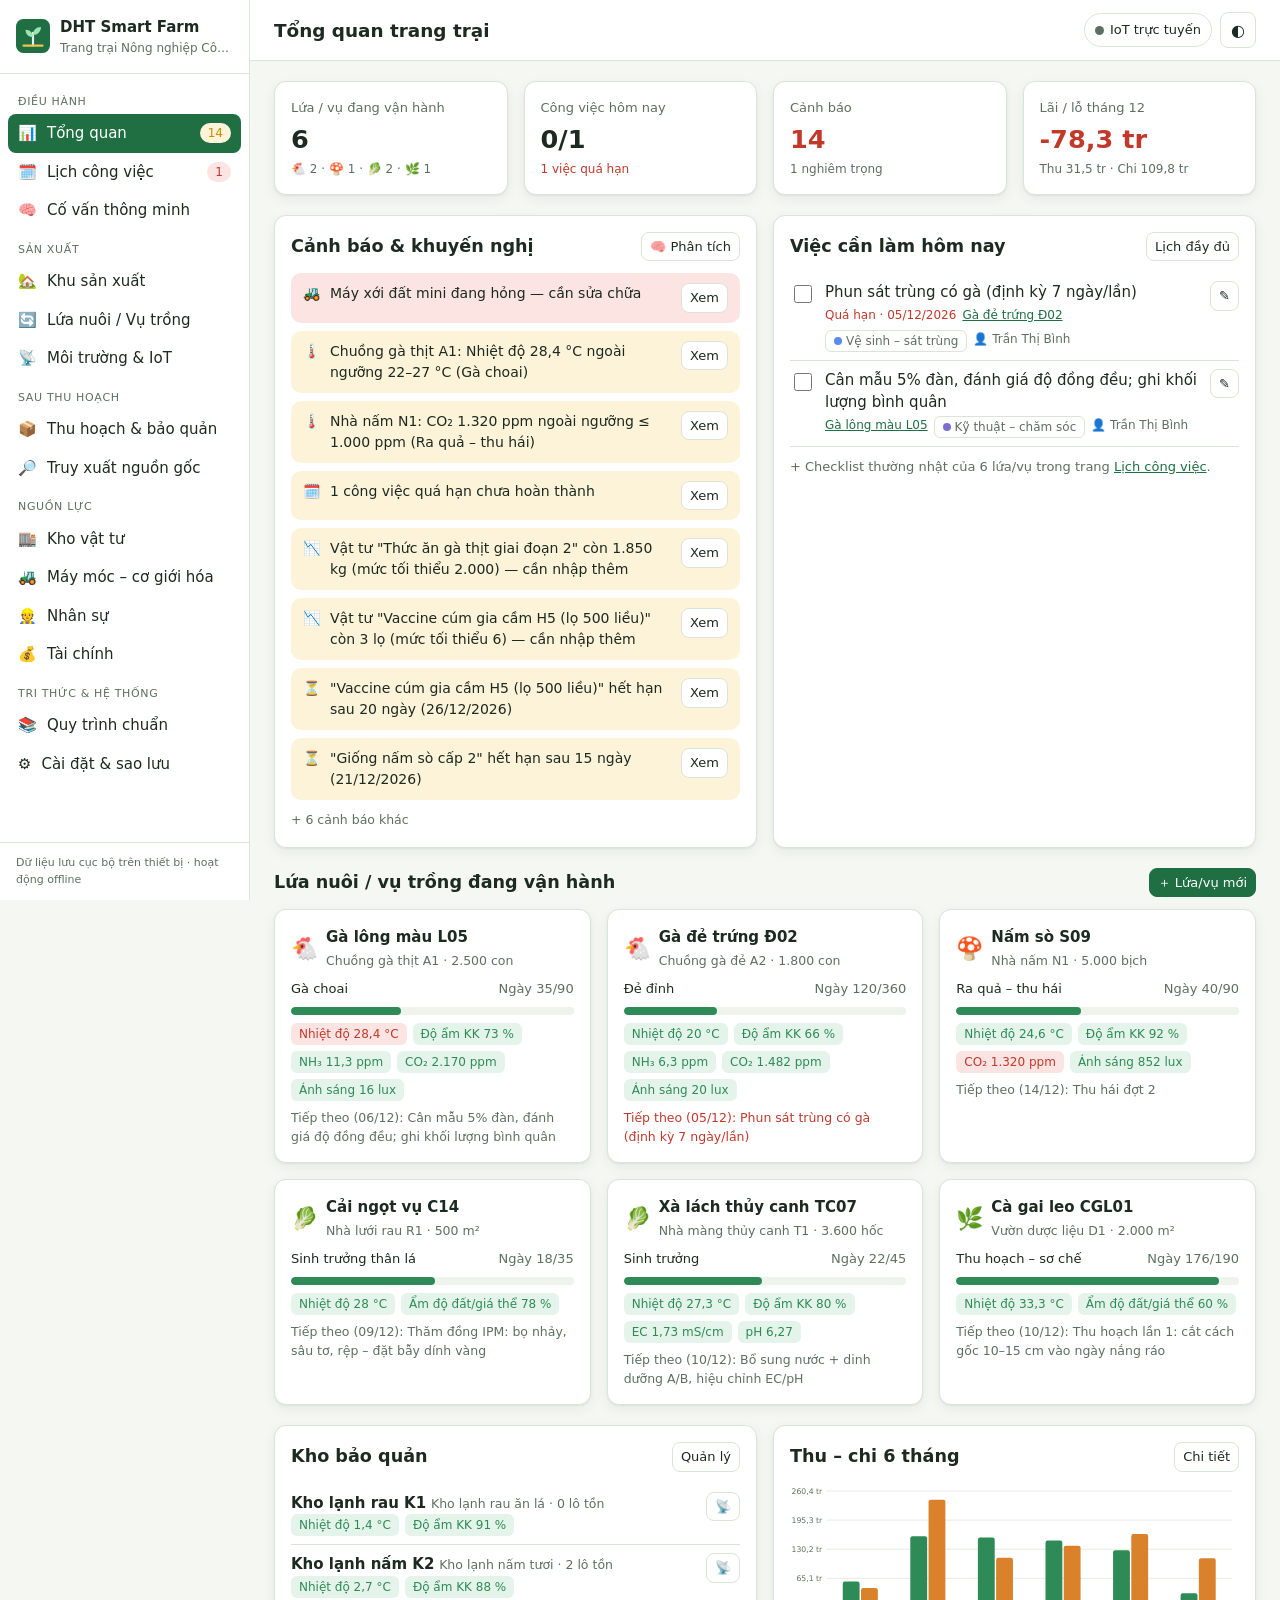
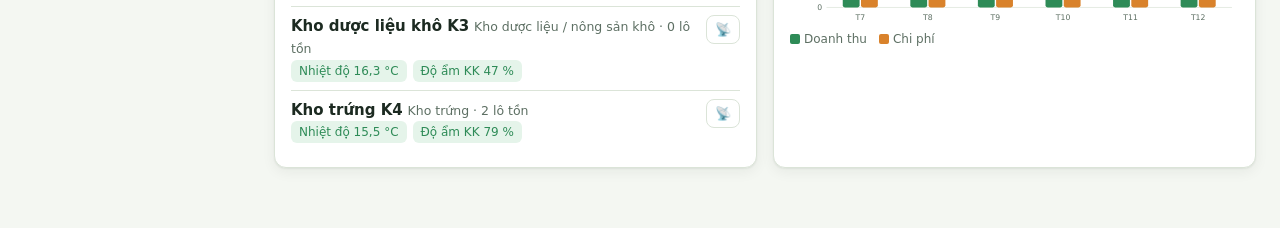
==== nong-trai/index.html @ d3d84b03 "Thêm ứng dụng DHT Smart Farm quản lý trang trại công nghệ cao khép kín Ứng dụng web offline (PWA) tạ" ====
<!DOCTYPE html>
<html lang="vi">
<head>
<meta charset="UTF-8">
<meta name="viewport" content="width=device-width, initial-scale=1">
<title>DHT Smart Farm</title>
<meta name="description" content="Ứng dụng quản lý trang trại nông nghiệp công nghệ cao khép kín: gia cầm, nấm, rau sạch, dược liệu — từ quy trình, IoT, kho, thu hoạch, bảo quản đến truy xuất nguồn gốc.">
<meta name="theme-color" content="#1f6f43">
<link rel="manifest" href="manifest.webmanifest">
<link rel="icon" href="icon.svg" type="image/svg+xml">
<link rel="apple-touch-icon" href="icon.svg">
<link rel="stylesheet" href="app.css">
</head>
<body>
<div class="app">
  <aside class="side" id="side">
    <div class="brand">
      <img src="icon.svg" alt="" width="34" height="34">
      <div><b>DHT Smart Farm</b><small id="farmName">Trang trại</small></div>
    </div>
    <nav id="nav"></nav>
    <div class="side-foot">Dữ liệu lưu cục bộ trên thiết bị · hoạt động offline</div>
  </aside>
  <div class="scrim" id="scrim"></div>
  <div class="main">
    <header class="top">
      <button class="icon-btn only-mobile" id="menuBtn" aria-label="Mở menu">☰</button>
      <h1 id="pageTitle">Tổng quan</h1>
      <div class="top-actions">
        <label class="sim" title="Mô phỏng cảm biến IoT gửi dữ liệu mỗi 10 giây">
          <input type="checkbox" id="simToggle"><span class="dot"></span><span class="lbl">IoT trực tuyến</span>
        </label>
        <button class="icon-btn" id="themeBtn" aria-label="Đổi giao diện sáng/tối">◐</button>
      </div>
    </header>
    <main id="view" tabindex="-1"></main>
  </div>
</div>

<div class="modal" id="modal" hidden>
  <div class="modal-box" role="dialog" aria-modal="true">
    <div class="modal-head"><h3 id="modalTitle"></h3><button class="icon-btn" data-act="closeModal" aria-label="Đóng">✕</button></div>
    <div id="modalBody"></div>
  </div>
</div>
<div class="toasts" id="toasts"></div>

<script src="sop.js"></script>
<script src="app.js"></script>
</body>
</html>
---- nong-trai/app.css ----
/* DHT Smart Farm — giao diện */
:root {
  --bg: #f4f7f2; --surface: #ffffff; --surface-2: #eef3ec; --border: #dbe4d8;
  --text: #1c2a21; --muted: #5d6f63; --primary: #1f6f43; --primary-2: #2e8b57; --on-primary: #fff;
  --ok: #2e8b57; --warn: #c98a00; --bad: #c0392b; --info: #2a6fb0;
  --ok-bg: #e5f4ea; --warn-bg: #fdf3d8; --bad-bg: #fbe4e1; --info-bg: #e3eef9;
  --c-poultry: #d9822b; --c-mushroom: #8a6d5a; --c-veg: #3a9d5d; --c-herb: #6f8f2f;
  --c-vs: #5b8def; --c-tv: #d35d6e; --c-dd: #3aa17e; --c-bv: #b7791f; --c-kt: #7a6fd0; --c-mt: #2b9cb0; --c-th: #c05621;
  --chart-1: #2e8b57; --chart-2: #2a6fb0; --chart-3: #d9822b; --chart-4: #8e5ea2; --chart-band: rgba(46,139,87,.12);
  --shadow: 0 1px 2px rgba(20,40,25,.06), 0 4px 14px rgba(20,40,25,.06);
  --radius: 12px;
  color-scheme: light;
}
@media (prefers-color-scheme: dark) {
  :root:not([data-theme="light"]) {
    --bg: #0f1612; --surface: #16201a; --surface-2: #1c2921; --border: #2a3a30;
    --text: #e3eee6; --muted: #93a89a; --primary: #4cbf7c; --primary-2: #5fd08e; --on-primary: #0b1a10;
    --ok: #5fd08e; --warn: #f0b93a; --bad: #f07565; --info: #6fb0f0;
    --ok-bg: #173323; --warn-bg: #3a2f12; --bad-bg: #3d1d1a; --info-bg: #15293d;
    --chart-1: #5fd08e; --chart-2: #6fb0f0; --chart-3: #f0a45a; --chart-4: #c49ad6; --chart-band: rgba(95,208,142,.13);
    --shadow: 0 1px 2px rgba(0,0,0,.3), 0 4px 14px rgba(0,0,0,.25);
    color-scheme: dark;
  }
}
:root[data-theme="dark"] {
  --bg: #0f1612; --surface: #16201a; --surface-2: #1c2921; --border: #2a3a30;
  --text: #e3eee6; --muted: #93a89a; --primary: #4cbf7c; --primary-2: #5fd08e; --on-primary: #0b1a10;
  --ok: #5fd08e; --warn: #f0b93a; --bad: #f07565; --info: #6fb0f0;
  --ok-bg: #173323; --warn-bg: #3a2f12; --bad-bg: #3d1d1a; --info-bg: #15293d;
  --chart-1: #5fd08e; --chart-2: #6fb0f0; --chart-3: #f0a45a; --chart-4: #c49ad6; --chart-band: rgba(95,208,142,.13);
  --shadow: 0 1px 2px rgba(0,0,0,.3), 0 4px 14px rgba(0,0,0,.25);
  color-scheme: dark;
}

* { box-sizing: border-box; }
html, body { margin: 0; }
body { font: 15px/1.5 system-ui, -apple-system, "Segoe UI", Roboto, "Be Vietnam Pro", sans-serif; background: var(--bg); color: var(--text); }
a { color: var(--primary); }
h1, h2, h3, h4 { margin: 0; line-height: 1.25; }
h2 { font-size: 1.1rem; }
h3 { font-size: 1rem; }
small, .muted { color: var(--muted); }
.num { font-variant-numeric: tabular-nums; }

/* Layout */
.app { display: flex; min-height: 100vh; }
.side { width: 250px; flex-shrink: 0; background: var(--surface); border-right: 1px solid var(--border); display: flex; flex-direction: column; position: sticky; top: 0; height: 100vh; overflow-y: auto; }
.brand { display: flex; gap: 10px; align-items: center; padding: 16px; border-bottom: 1px solid var(--border); }
.brand b { display: block; }
.brand small { display: block; font-size: 12px; max-width: 170px; white-space: nowrap; overflow: hidden; text-overflow: ellipsis; }
nav { padding: 8px; flex: 1; }
nav .grp { font-size: 11px; text-transform: uppercase; letter-spacing: .06em; color: var(--muted); padding: 12px 10px 4px; }
nav a { display: flex; align-items: center; gap: 10px; padding: 8px 10px; border-radius: 8px; color: var(--text); text-decoration: none; }
nav a:hover { background: var(--surface-2); }
nav a.on { background: var(--primary); color: var(--on-primary); }
nav a .badge { margin-left: auto; }
.side-foot { font-size: 11px; color: var(--muted); padding: 12px 16px; border-top: 1px solid var(--border); }
.main { flex: 1; min-width: 0; display: flex; flex-direction: column; }
.top { display: flex; align-items: center; gap: 12px; padding: 12px 24px; background: var(--surface); border-bottom: 1px solid var(--border); position: sticky; top: 0; z-index: 5; }
.top h1 { font-size: 1.15rem; flex: 1; min-width: 0; white-space: nowrap; overflow: hidden; text-overflow: ellipsis; }
.top-actions { display: flex; gap: 8px; align-items: center; }
#view { padding: 20px 24px 60px; outline: none; }
.only-mobile { display: none; }
.scrim { display: none; }

/* Controls */
.icon-btn { border: 1px solid var(--border); background: var(--surface); color: var(--text); width: 36px; height: 36px; border-radius: 8px; cursor: pointer; font-size: 16px; }
.btn { display: inline-flex; align-items: center; gap: 6px; border: 1px solid var(--border); background: var(--surface); color: var(--text); padding: 7px 12px; border-radius: 8px; cursor: pointer; font: inherit; font-size: 14px; text-decoration: none; white-space: nowrap; }
.btn:hover { background: var(--surface-2); }
.btn.pri { background: var(--primary); border-color: var(--primary); color: var(--on-primary); }
.btn.pri:hover { filter: brightness(1.06); }
.btn.danger { color: var(--bad); }
.btn.sm { padding: 4px 8px; font-size: 13px; }
.btn:disabled { opacity: .5; cursor: default; }
input, select, textarea { font: inherit; color: var(--text); background: var(--surface); border: 1px solid var(--border); border-radius: 8px; padding: 8px 10px; width: 100%; }
textarea { min-height: 70px; resize: vertical; }
input[type=checkbox] { width: auto; }
input:focus, select:focus, textarea:focus { outline: 2px solid var(--primary); outline-offset: -1px; }
label.f { display: block; margin-bottom: 12px; }
label.f > span { display: block; font-size: 13px; color: var(--muted); margin-bottom: 4px; }
label.f .hint { font-size: 12px; color: var(--muted); margin-top: 4px; }
.form-grid { display: grid; grid-template-columns: 1fr 1fr; gap: 0 12px; }
.form-grid .full { grid-column: 1 / -1; }
.form-actions { display: flex; justify-content: flex-end; gap: 8px; margin-top: 8px; }

.sim { display: flex; align-items: center; gap: 6px; font-size: 13px; cursor: pointer; border: 1px solid var(--border); padding: 6px 10px; border-radius: 20px; user-select: none; }
.sim input { display: none; }
.sim .dot { width: 9px; height: 9px; border-radius: 50%; background: var(--muted); }
.sim input:checked + .dot { background: var(--ok); box-shadow: 0 0 0 3px var(--ok-bg); animation: pulse 1.6s infinite; }
@keyframes pulse { 50% { box-shadow: 0 0 0 6px transparent; } }

/* Cards & grids */
.grid { display: grid; gap: 16px; }
.g2 { grid-template-columns: repeat(2, minmax(0, 1fr)); }
.g3 { grid-template-columns: repeat(3, minmax(0, 1fr)); }
.g4 { grid-template-columns: repeat(4, minmax(0, 1fr)); }
.card { background: var(--surface); border: 1px solid var(--border); border-radius: var(--radius); padding: 16px; box-shadow: var(--shadow); min-width: 0; }
.card-head { display: flex; align-items: center; gap: 8px; justify-content: space-between; margin-bottom: 12px; flex-wrap: wrap; }
.sec { margin-top: 20px; }
.toolbar { display: flex; gap: 8px; flex-wrap: wrap; align-items: center; margin-bottom: 16px; }
.toolbar .grow { flex: 1; }
.toolbar select, .toolbar input { width: auto; min-width: 160px; }
.kpi { display: flex; flex-direction: column; gap: 2px; }
.kpi .v { font-size: 1.6rem; font-weight: 650; font-variant-numeric: tabular-nums; }
.kpi .l { font-size: 13px; color: var(--muted); }
.kpi .s { font-size: 12px; }

/* Badges & status */
.badge { display: inline-block; font-size: 12px; padding: 1px 8px; border-radius: 20px; background: var(--surface-2); color: var(--muted); white-space: nowrap; }
.b-ok { background: var(--ok-bg); color: var(--ok); }
.b-warn { background: var(--warn-bg); color: var(--warn); }
.b-bad { background: var(--bad-bg); color: var(--bad); }
.b-info { background: var(--info-bg); color: var(--info); }
.tag { display: inline-flex; align-items: center; gap: 4px; font-size: 12px; padding: 1px 8px; border-radius: 6px; border: 1px solid var(--border); white-space: nowrap; }
.tag i { width: 8px; height: 8px; border-radius: 50%; display: inline-block; }
.t-ok { color: var(--ok); } .t-warn { color: var(--warn); } .t-bad { color: var(--bad); }

.alert { display: flex; gap: 10px; padding: 10px 12px; border-radius: 10px; margin-bottom: 8px; align-items: flex-start; font-size: 14px; }
.alert.bad { background: var(--bad-bg); } .alert.warn { background: var(--warn-bg); } .alert.info { background: var(--info-bg); } .alert.ok { background: var(--ok-bg); }
.alert .ic { flex-shrink: 0; }
.alert .grow { flex: 1; min-width: 0; }

/* Tables */
.tbl-wrap { overflow-x: auto; }
table { width: 100%; border-collapse: collapse; font-size: 14px; }
th, td { text-align: left; padding: 8px 10px; border-bottom: 1px solid var(--border); vertical-align: top; }
th { font-size: 12px; color: var(--muted); font-weight: 600; text-transform: uppercase; letter-spacing: .03em; white-space: nowrap; }
td.r, th.r { text-align: right; }
tr:hover td { background: var(--surface-2); }
td .acts { display: flex; gap: 4px; justify-content: flex-end; }
.empty { text-align: center; color: var(--muted); padding: 24px; }

/* Batch cards */
.batch { display: flex; flex-direction: column; gap: 8px; cursor: pointer; text-decoration: none; color: inherit; }
.batch:hover { border-color: var(--primary); }
.batch .t { display: flex; gap: 8px; align-items: center; }
.batch .ico { font-size: 22px; }
.prog { height: 8px; background: var(--surface-2); border-radius: 8px; overflow: hidden; }
.prog > i { display: block; height: 100%; background: var(--primary-2); border-radius: 8px; }
.envchips { display: flex; gap: 6px; flex-wrap: wrap; }
.chip { font-size: 12px; padding: 2px 8px; border-radius: 6px; background: var(--surface-2); font-variant-numeric: tabular-nums; }
.chip.bad { background: var(--bad-bg); color: var(--bad); }
.chip.ok { background: var(--ok-bg); color: var(--ok); }

/* Tasks */
.task { display: flex; gap: 10px; align-items: flex-start; padding: 8px 0; border-bottom: 1px solid var(--border); }
.task:last-child { border-bottom: 0; }
.task input { margin-top: 4px; width: 18px; height: 18px; accent-color: var(--primary); flex-shrink: 0; }
.task .grow { flex: 1; min-width: 0; }
.task.done .tt { text-decoration: line-through; color: var(--muted); }
.task .meta { display: flex; gap: 6px; flex-wrap: wrap; margin-top: 2px; font-size: 12px; color: var(--muted); }
.day-h { font-weight: 600; margin: 16px 0 4px; display: flex; gap: 8px; align-items: center; }
.day-h:first-child { margin-top: 0; }

/* Timeline of stages */
.stages { display: flex; gap: 4px; margin: 8px 0; }
.stages > div { flex: 1; padding: 6px 8px; border-radius: 8px; background: var(--surface-2); font-size: 12px; min-width: 0; }
.stages > div.cur { background: var(--primary); color: var(--on-primary); }
.stages > div b { display: block; white-space: nowrap; overflow: hidden; text-overflow: ellipsis; }

/* Sensors */
.sensor { text-align: left; }
.sensor .v { font-size: 1.5rem; font-weight: 650; font-variant-numeric: tabular-nums; }
.sensor.bad { border-color: var(--bad); background: var(--bad-bg); }
.sensor.ok { border-color: var(--ok); }
.device { display: flex; align-items: center; gap: 10px; padding: 10px; border: 1px solid var(--border); border-radius: 10px; }
.device .ic { font-size: 22px; }
.device .grow { flex: 1; min-width: 0; }
.device.on { border-color: var(--primary); background: var(--ok-bg); }
.switch { position: relative; width: 42px; height: 24px; flex-shrink: 0; }
.switch input { opacity: 0; width: 0; height: 0; }
.switch span { position: absolute; inset: 0; background: var(--border); border-radius: 20px; cursor: pointer; transition: .2s; }
.switch span::before { content: ""; position: absolute; width: 18px; height: 18px; left: 3px; top: 3px; background: #fff; border-radius: 50%; transition: .2s; }
.switch input:checked + span { background: var(--primary); }
.switch input:checked + span::before { transform: translateX(18px); }
.log { font-size: 13px; max-height: 260px; overflow-y: auto; }
.log div { padding: 4px 0; border-bottom: 1px dashed var(--border); }

/* Charts */
.chart svg { width: 100%; height: auto; display: block; }
.chart .ax { stroke: var(--border); }
.chart text { fill: var(--muted); font-size: 11px; }
.legend { display: flex; gap: 12px; flex-wrap: wrap; font-size: 12px; color: var(--muted); margin-top: 6px; }
.legend i { display: inline-block; width: 10px; height: 10px; border-radius: 2px; margin-right: 4px; vertical-align: -1px; }

/* Tabs */
.tabs { display: flex; gap: 4px; border-bottom: 1px solid var(--border); margin-bottom: 16px; overflow-x: auto; }
.tabs button { background: none; border: 0; padding: 8px 12px; font: inherit; color: var(--muted); cursor: pointer; border-bottom: 2px solid transparent; white-space: nowrap; }
.tabs button.on { color: var(--primary); border-color: var(--primary); font-weight: 600; }

/* Modal & toasts */
.modal { position: fixed; inset: 0; background: rgba(0,0,0,.45); display: flex; align-items: flex-start; justify-content: center; padding: 40px 16px; z-index: 50; overflow-y: auto; }
.modal[hidden] { display: none; }
.modal-box { background: var(--surface); border-radius: 14px; width: 100%; max-width: 620px; padding: 18px 20px; box-shadow: 0 20px 60px rgba(0,0,0,.3); }
.modal-head { display: flex; justify-content: space-between; align-items: center; margin-bottom: 14px; }
.toasts { position: fixed; bottom: 16px; right: 16px; display: flex; flex-direction: column; gap: 8px; z-index: 60; }
.toast { background: var(--text); color: var(--bg); padding: 10px 14px; border-radius: 10px; font-size: 14px; box-shadow: var(--shadow); max-width: 340px; animation: tin .2s; }
@keyframes tin { from { transform: translateY(10px); opacity: 0; } }

/* Knowledge & advisor */
.sop-h { display: flex; gap: 10px; align-items: center; }
.sop-h .ico { font-size: 28px; }
ul.clean { margin: 0; padding-left: 18px; }
ul.clean li { margin: 3px 0; }
.symp { display: flex; gap: 8px; align-items: flex-start; padding: 6px 0; cursor: pointer; }
.symp input { margin-top: 4px; accent-color: var(--primary); }

/* Trace label (in ấn) */
.label-print { border: 2px dashed var(--border); border-radius: 12px; padding: 16px; max-width: 420px; }
.label-print .code { font: 700 1.3rem ui-monospace, monospace; letter-spacing: .05em; }
.barcode { display: flex; height: 48px; gap: 0; margin: 10px 0; }
.barcode i { display: block; height: 100%; background: var(--text); }
.barcode b { display: block; height: 100%; }
@media print {
  .side, .top, .no-print, .toasts { display: none !important; }
  #view { padding: 0; }
  .card { box-shadow: none; }
}

/* Responsive */
@media (max-width: 1100px) { .g4 { grid-template-columns: repeat(2, minmax(0, 1fr)); } .g3 { grid-template-columns: repeat(2, minmax(0, 1fr)); } }
@media (max-width: 800px) {
  .side { position: fixed; left: 0; top: 0; z-index: 40; transform: translateX(-100%); transition: transform .2s; box-shadow: var(--shadow); }
  .side.open { transform: none; }
  .scrim.open { display: block; position: fixed; inset: 0; background: rgba(0,0,0,.35); z-index: 30; }
  .only-mobile { display: inline-block; }
  .top { padding: 10px 16px; }
  #view { padding: 16px 16px 60px; }
  .g2, .g3 { grid-template-columns: minmax(0, 1fr); }
  .form-grid { grid-template-columns: 1fr; }
  .sim .lbl { display: none; }
  .stages { flex-direction: column; }
  .toolbar select, .toolbar input { min-width: 0; flex: 1; }
}
@media (max-width: 480px) { .g4 { grid-template-columns: minmax(0, 1fr) minmax(0, 1fr); gap: 10px; } .kpi .v { font-size: 1.3rem; } }
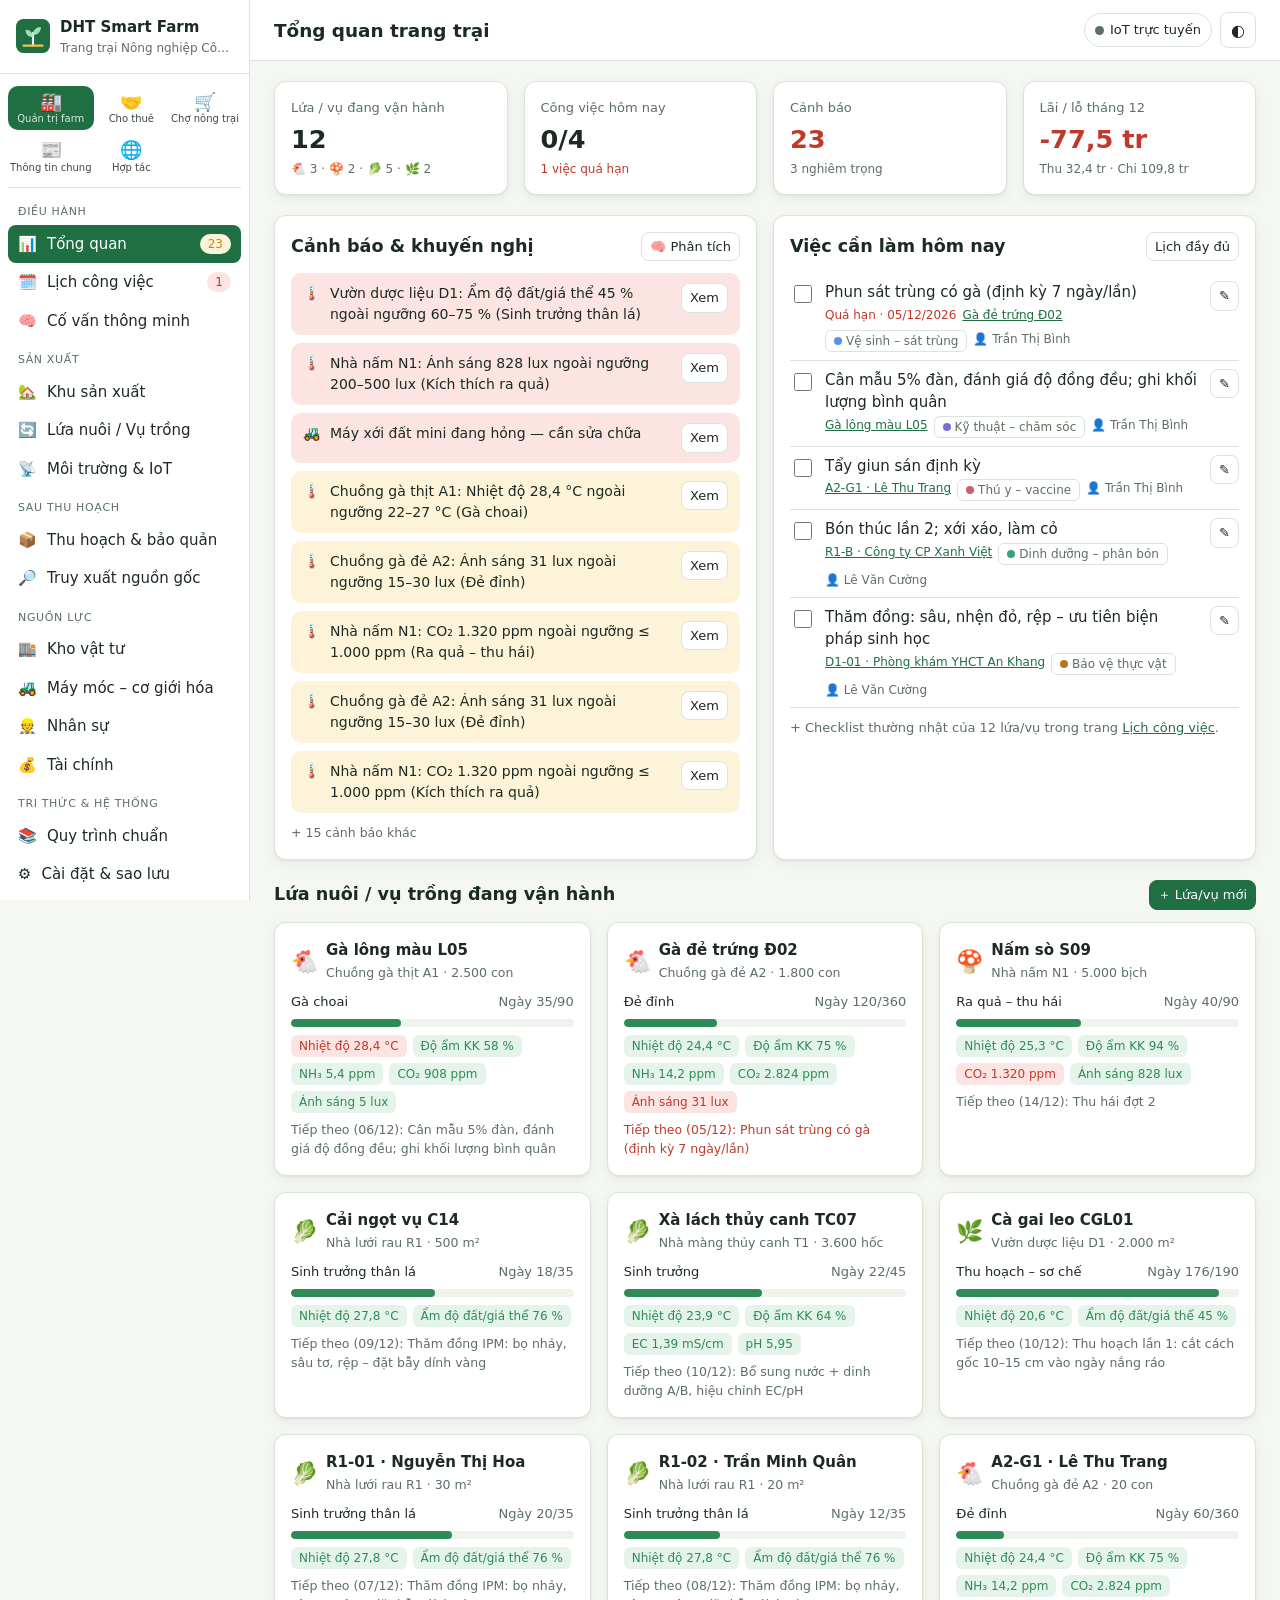
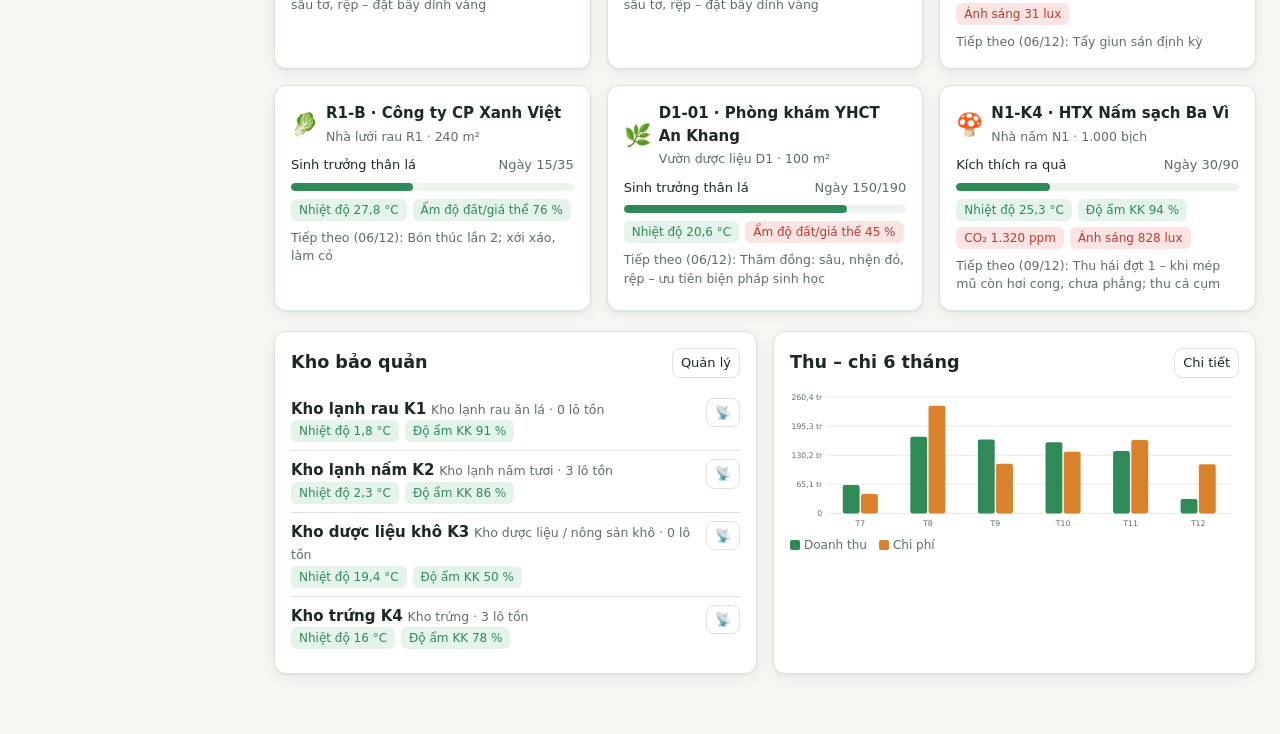
==== commit 6fb23c42: "Thêm phân hệ Cho thuê nông trại, Chợ nông trại, Thông tin chung, Chia sẻ hợp tác Ứng dụng tổ chức th" ====
--- a/nong-trai/index.html
+++ b/nong-trai/index.html
@@ -47,5 +47,6 @@
 
 <script src="sop.js"></script>
 <script src="app.js"></script>
+<script src="rent.js"></script>
 </body>
 </html>
--- a/nong-trai/app.css
+++ b/nong-trai/app.css
@@ -233,3 +233,66 @@
   .toolbar select, .toolbar input { min-width: 0; flex: 1; }
 }
 @media (max-width: 480px) { .g4 { grid-template-columns: minmax(0, 1fr) minmax(0, 1fr); gap: 10px; } .kpi .v { font-size: 1.3rem; } }
+
+/* ===== Phân hệ: bộ chuyển module ===== */
+.mods { display: grid; grid-template-columns: repeat(3, 1fr); gap: 4px; padding: 4px 0 8px; border-bottom: 1px solid var(--border); margin-bottom: 4px; }
+nav a.mod { flex-direction: column; gap: 2px; padding: 6px 2px; text-align: center; border-radius: 10px; font-size: 18px; line-height: 1.1; }
+nav a.mod small { font-size: 10px; color: inherit; opacity: .85; white-space: nowrap; overflow: hidden; text-overflow: ellipsis; max-width: 100%; }
+nav a.mod.on { background: var(--primary); color: var(--on-primary); }
+
+/* ===== Cho thuê: bản đồ lô ===== */
+.plots { display: grid; grid-template-columns: repeat(auto-fill, minmax(130px, 1fr)); gap: 8px; }
+.plot { display: flex; flex-direction: column; gap: 2px; text-align: left; padding: 10px; border-radius: 10px; border: 1px solid var(--border); background: var(--surface-2); color: var(--text); font: inherit; font-size: 13px; cursor: pointer; min-height: 86px; }
+.plot:hover { border-color: var(--primary); }
+.plot small { color: var(--muted); }
+.plot.free { background: var(--ok-bg); border-color: var(--ok); }
+.plot.rented { background: var(--info-bg); border-color: var(--info); }
+.plot.maint { background: var(--warn-bg); border-color: var(--warn); }
+.legend i.lg { border: 1px solid; }
+.legend i.lg.free { background: var(--ok-bg); border-color: var(--ok); }
+.legend i.lg.rented { background: var(--info-bg); border-color: var(--info); }
+.legend i.lg.maint { background: var(--warn-bg); border-color: var(--warn); }
+.plan { display: flex; flex-direction: column; gap: 6px; }
+.plan .btn { align-self: flex-start; margin-top: auto; }
+.price { font-size: 1.25rem; font-weight: 700; color: var(--primary); font-variant-numeric: tabular-nums; }
+.price small { font-size: 12px; font-weight: 400; color: var(--muted); }
+
+/* ===== Cổng khách thuê ===== */
+.hero-cust { display: flex; justify-content: space-between; gap: 16px; flex-wrap: wrap; align-items: center; background: linear-gradient(135deg, var(--ok-bg), var(--surface)); }
+.hero-stats { display: flex; gap: 20px; flex-wrap: wrap; }
+.hero-stats div { display: flex; flex-direction: column; min-width: 90px; }
+.hero-stats b { font-size: 1.3rem; font-variant-numeric: tabular-nums; }
+.hero-stats small { color: var(--muted); font-size: 12px; }
+h4 { margin: 12px 0 6px; font-size: 14px; }
+
+/* ===== Chợ nông trại ===== */
+.shop-wrap { display: grid; grid-template-columns: minmax(0, 1fr) 300px; gap: 16px; align-items: start; }
+.shop { display: grid; grid-template-columns: repeat(auto-fill, minmax(250px, 1fr)); gap: 12px; }
+.prod { display: flex; gap: 12px; }
+.prod .pic { font-size: 36px; width: 56px; height: 56px; border-radius: 12px; background: var(--surface-2); display: grid; place-items: center; flex-shrink: 0; }
+.prod .grow { flex: 1; min-width: 0; }
+.prod .tag { text-decoration: none; color: var(--muted); }
+.cart { position: sticky; top: 76px; }
+.cart .qty { display: flex; align-items: center; gap: 6px; }
+
+/* ===== Thông tin chung ===== */
+.hero-farm { display: flex; gap: 16px; background: linear-gradient(135deg, var(--ok-bg), var(--surface) 70%); }
+.hero-farm h2 { font-size: 1.5rem; margin: 4px 0; }
+.hero-farm .slogan { font-style: italic; color: var(--primary); margin: 0 0 8px; }
+.facts { display: flex; gap: 8px 18px; flex-wrap: wrap; font-size: 14px; color: var(--muted); }
+details.faq { border-bottom: 1px solid var(--border); padding: 8px 0; }
+details.faq summary { cursor: pointer; font-weight: 600; }
+details.faq p { margin: 6px 0 0; color: var(--muted); font-size: 14px; }
+.event { display: flex; gap: 14px; }
+.event .date { width: 56px; height: 60px; border-radius: 10px; background: var(--primary); color: var(--on-primary); display: flex; flex-direction: column; align-items: center; justify-content: center; flex-shrink: 0; }
+.event .date b { font-size: 1.4rem; line-height: 1; }
+.event .grow { flex: 1; min-width: 0; }
+
+/* ===== Hợp tác ===== */
+table.gantt td, table.gantt th { padding: 6px 4px; text-align: center; }
+table.gantt td:first-child, table.gantt th:first-child { text-align: left; white-space: nowrap; }
+table.gantt td.busy { background: var(--info-bg); color: var(--info); }
+.reply { margin-top: 8px; padding: 8px 12px; border-left: 3px solid var(--primary); background: var(--surface-2); border-radius: 0 8px 8px 0; font-size: 14px; }
+
+@media (max-width: 1000px) { .shop-wrap { grid-template-columns: minmax(0, 1fr); } .cart { position: static; order: -1; } }
+@media (max-width: 800px) { .hero-farm { flex-direction: column; } }
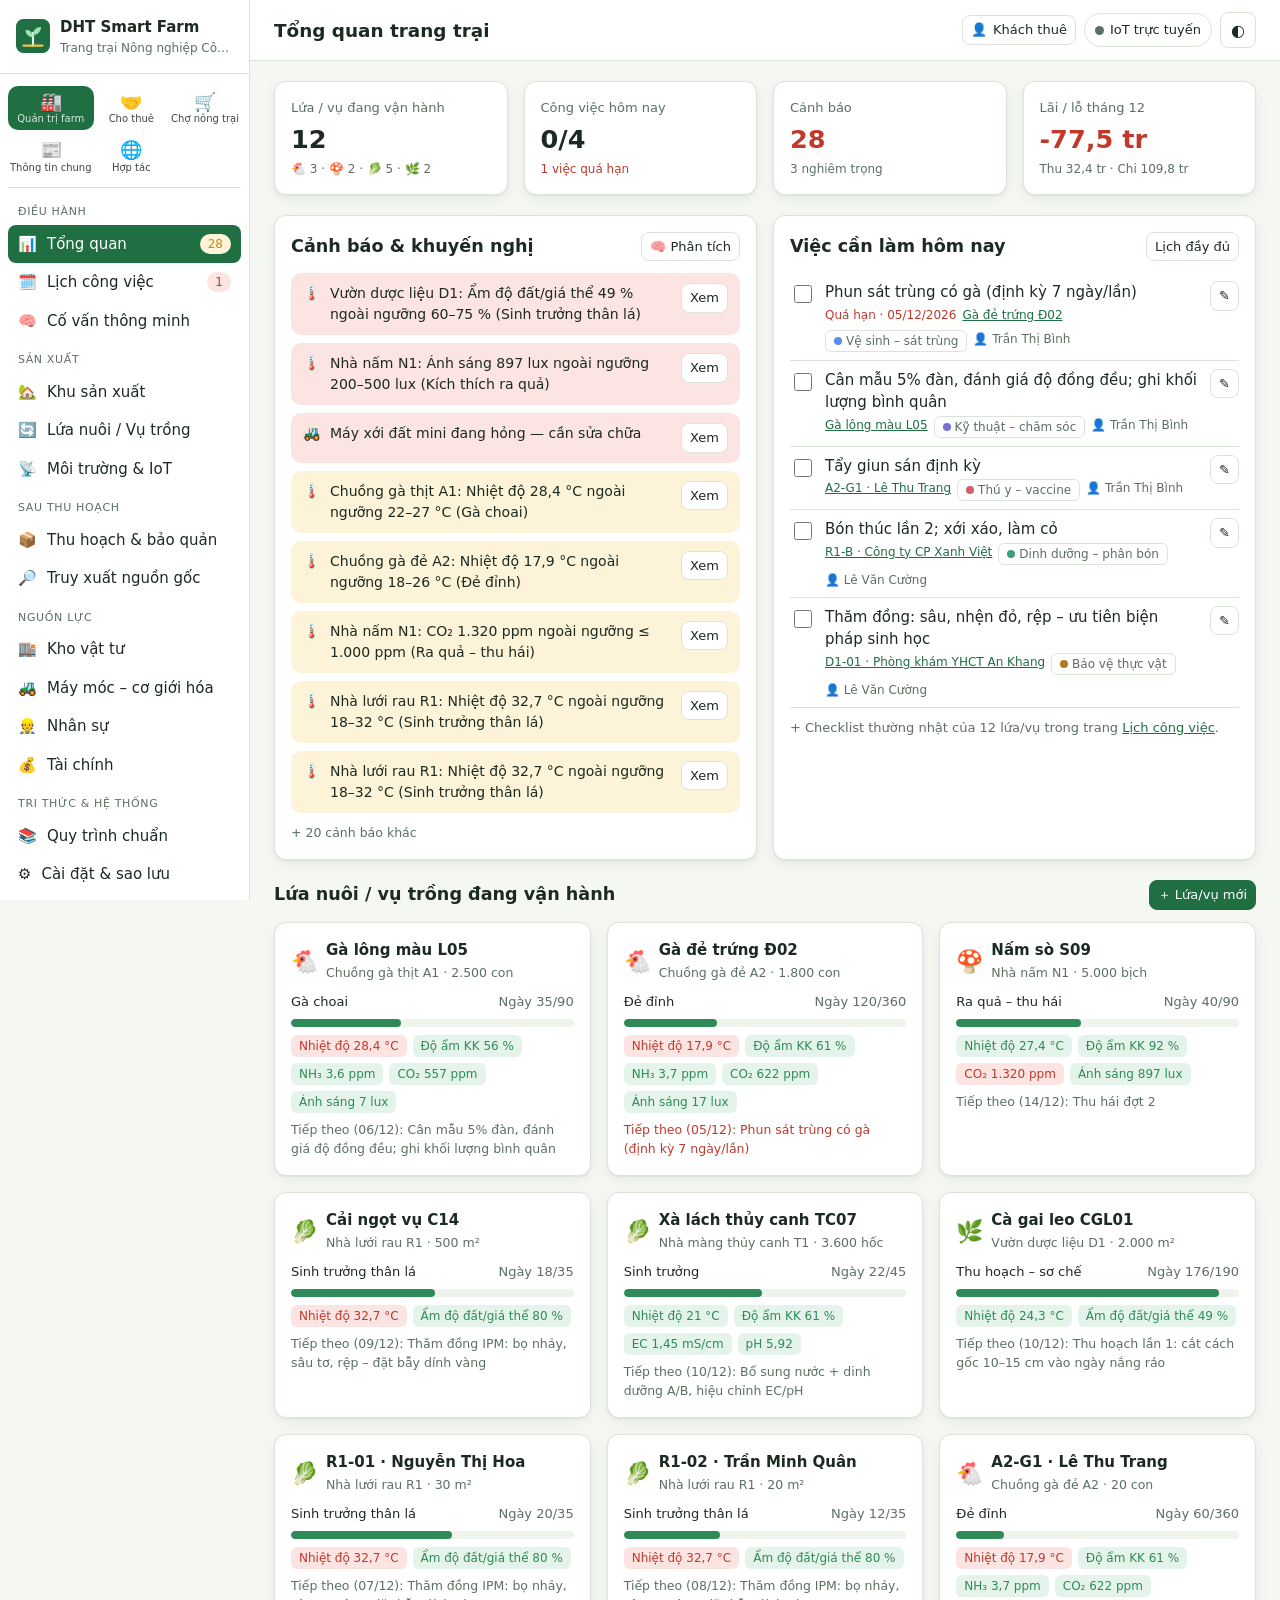
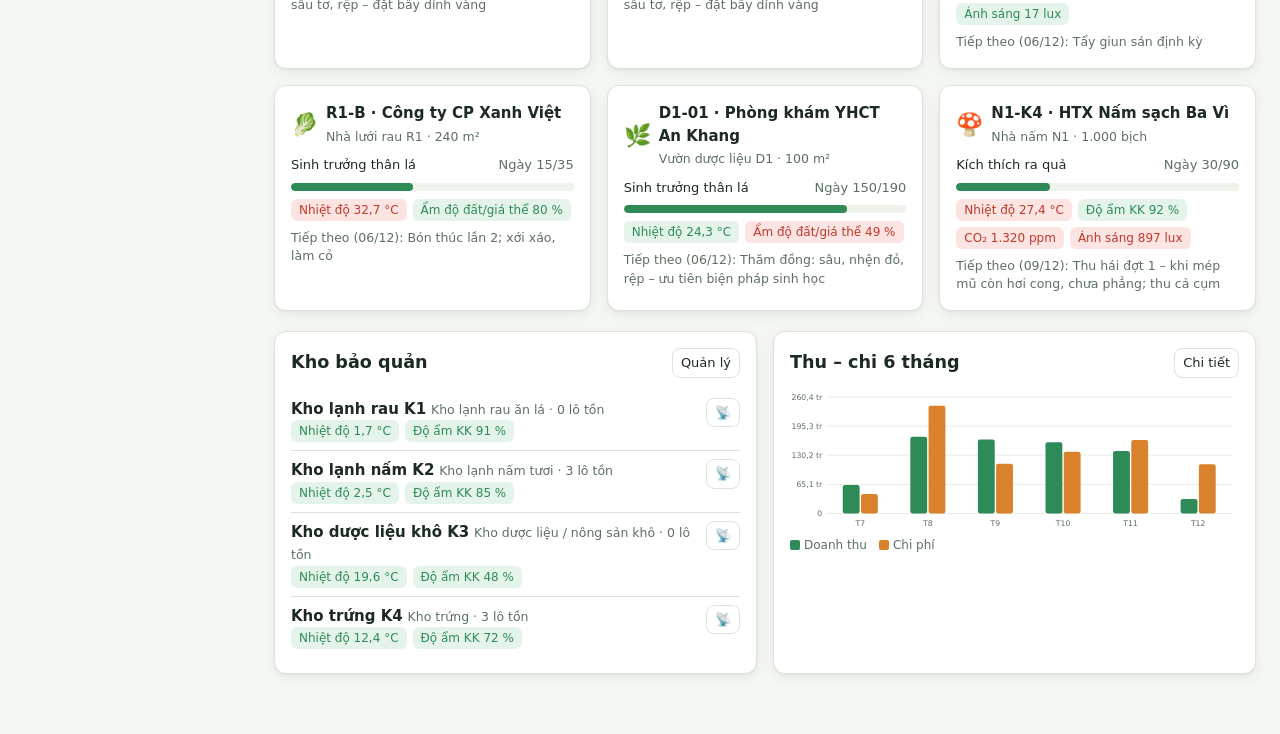
==== commit 16acac8e: "Hợp đồng thuê theo gói, mã truy cập bảo mật, thanh toán VietQR, quy hoạch phân khu Hợp đồng thuê: - " ====
--- a/nong-trai/index.html
+++ b/nong-trai/index.html
@@ -47,6 +47,7 @@
 
 <script src="sop.js"></script>
 <script src="app.js"></script>
+<script src="qr.js"></script>
 <script src="rent.js"></script>
 </body>
 </html>
--- a/nong-trai/app.css
+++ b/nong-trai/app.css
@@ -191,7 +191,7 @@
 /* Modal & toasts */
 .modal { position: fixed; inset: 0; background: rgba(0,0,0,.45); display: flex; align-items: flex-start; justify-content: center; padding: 40px 16px; z-index: 50; overflow-y: auto; }
 .modal[hidden] { display: none; }
-.modal-box { background: var(--surface); border-radius: 14px; width: 100%; max-width: 620px; padding: 18px 20px; box-shadow: 0 20px 60px rgba(0,0,0,.3); }
+.modal-box { background: var(--surface); border-radius: 14px; width: 100%; max-width: 720px; padding: 18px 20px; box-shadow: 0 20px 60px rgba(0,0,0,.3); }
 .modal-head { display: flex; justify-content: space-between; align-items: center; margin-bottom: 14px; }
 .toasts { position: fixed; bottom: 16px; right: 16px; display: flex; flex-direction: column; gap: 8px; z-index: 60; }
 .toast { background: var(--text); color: var(--bg); padding: 10px 14px; border-radius: 10px; font-size: 14px; box-shadow: var(--shadow); max-width: 340px; animation: tin .2s; }
@@ -296,3 +296,107 @@
 
 @media (max-width: 1000px) { .shop-wrap { grid-template-columns: minmax(0, 1fr); } .cart { position: static; order: -1; } }
 @media (max-width: 800px) { .hero-farm { flex-direction: column; } }
+
+/* ===== Hợp đồng thuê: bước, chọn gói, nhận diện, thanh toán ===== */
+h4.step { display: flex; align-items: center; gap: 8px; margin: 14px 0 8px; padding-top: 10px; border-top: 1px solid var(--border); font-size: 15px; }
+h4.step span { width: 24px; height: 24px; border-radius: 50%; background: var(--primary); color: var(--on-primary); display: grid; place-items: center; font-size: 13px; }
+.flabel { display: block; font-size: 13px; color: var(--muted); margin-bottom: 6px; }
+.picks { display: grid; gap: 8px; }
+.picks.cards { grid-template-columns: repeat(auto-fill, minmax(160px, 1fr)); }
+.picks.swatch { grid-template-columns: repeat(auto-fill, minmax(64px, 1fr)); }
+.picks.iconpick { grid-template-columns: repeat(auto-fill, minmax(42px, 1fr)); }
+.pick { position: relative; display: flex; flex-direction: column; gap: 2px; padding: 8px 10px; border: 1px solid var(--border); border-radius: 10px; cursor: pointer; background: var(--surface); font-size: 13px; }
+.pick input { position: absolute; opacity: 0; pointer-events: none; }
+.pick:hover { border-color: var(--primary-2); }
+.pick.on { border: 2px solid var(--primary); background: var(--ok-bg); padding: 7px 9px; }
+.pick:has(input:focus-visible) { outline: 2px solid var(--primary); }
+.pick .pi { font-size: 22px; }
+.pick small { color: var(--muted); }
+.picks.swatch .pick { align-items: center; }
+.picks.swatch i { width: 26px; height: 26px; border-radius: 50%; display: block; }
+.picks.iconpick .pick { align-items: center; font-size: 20px; padding: 6px; }
+.stepper { display: inline-flex; gap: 4px; margin-right: 6px; }
+.terms { max-height: 220px; overflow-y: auto; border: 1px solid var(--border); border-radius: 10px; padding: 10px 12px; font-size: 13px; background: var(--surface-2); margin-bottom: 8px; }
+.terms ol { padding-left: 18px; margin: 6px 0 0; }
+.terms li { margin: 3px 0; }
+.sign { --sc: #2e8b57; display: flex; align-items: stretch; gap: 10px; border-radius: 12px; border: 3px solid var(--sc); background: var(--surface); overflow: hidden; max-width: 420px; }
+.sign-body { flex: 1; padding: 10px 12px; border-left: 10px solid var(--sc); min-width: 0; }
+.sign-top { font-size: 11px; letter-spacing: .08em; color: var(--muted); font-weight: 700; }
+.sign-name { font-size: 1.2rem; font-weight: 700; color: var(--sc); margin: 2px 0; overflow: hidden; text-overflow: ellipsis; white-space: nowrap; }
+.sign-foot { font-size: 12px; color: var(--muted); }
+.sign-qr { padding: 6px; display: flex; align-items: center; }
+.sign-wrap { margin: 4px 0 12px; }
+.paytbl { width: 100%; margin: 8px 0; font-size: 14px; }
+.paytbl td { padding: 6px 8px; }
+.paytbl tr.tot td { font-weight: 700; font-size: 1.05rem; border-top: 2px solid var(--text); border-bottom: 0; }
+.paybox .payqr, .payqr { display: flex; gap: 16px; align-items: center; flex-wrap: wrap; margin: 10px 0; }
+.qr { border-radius: 8px; border: 1px solid var(--border); background: #fff; max-width: 100%; height: auto; }
+table.kv td { padding: 3px 8px 3px 0; border: 0; font-size: 14px; }
+table.kv td:first-child { color: var(--muted); white-space: nowrap; }
+.cred { border: 2px dashed var(--primary); border-radius: 12px; padding: 12px; margin: 10px 0; display: grid; grid-template-columns: 1fr 1fr; gap: 10px; background: var(--ok-bg); }
+.cred small { display: block; color: var(--muted); font-size: 12px; }
+.cred b { font-size: 1.05rem; }
+.cred .code { font-family: ui-monospace, monospace; font-size: 1.3rem; letter-spacing: .08em; }
+.cred p { grid-column: 1 / -1; margin: 0; font-size: 13px; }
+.verify { border-top: 1px solid var(--border); padding-top: 10px; margin-top: 8px; }
+i.dot { display: inline-block; width: 9px; height: 9px; border-radius: 50%; }
+.doc { font-size: 14px; line-height: 1.6; }
+.doc-h { text-align: center; margin-bottom: 10px; }
+.doc-h h3 { margin: 10px 0 2px; font-size: 1.15rem; }
+.doc ol, .doc ul { padding-left: 20px; }
+.sigs { display: grid; grid-template-columns: 1fr 1fr; text-align: center; margin-top: 24px; min-height: 90px; }
+.sigs small { display: block; color: var(--muted); }
+
+/* ===== Bản đồ quy hoạch & phối cảnh ===== */
+.seg { display: inline-flex; border: 1px solid var(--border); border-radius: 10px; overflow: hidden; flex-wrap: wrap; }
+.seg button { border: 0; background: var(--surface); color: var(--text); padding: 7px 12px; font: inherit; font-size: 13px; cursor: pointer; }
+.seg button.on { background: var(--primary); color: var(--on-primary); }
+.siteplan { overflow-x: auto; }
+.siteplan svg { width: 100%; min-width: 640px; height: auto; display: block; }
+.sp-land { fill: #eef5e6; stroke: #9cb88a; stroke-width: 2; }
+.sp-road { fill: #d9d4c7; }
+.sp-lane { stroke: #fff; stroke-width: 2; stroke-dasharray: 10 8; }
+.sp-zone { fill: rgba(255,255,255,.55); stroke-width: 2; }
+.sp-farm { fill: #e3ecd9; stroke: #b9c9a8; stroke-dasharray: 4 3; }
+.sp-field { fill: #cfe3b8; stroke: #a8c28c; }
+.sp-tile { stroke-width: 1.5; }
+.sp-svc { fill: #f4efe4; stroke: #c7b99a; }
+.sp-pond { fill: #bfe0f2; stroke: #7fb5d6; }
+.sp-park { fill: #e2f1d6; stroke: #a9cf8e; }
+.sp-lot { fill: #e6e3dc; stroke: #b9b2a3; }
+.sp-plot { cursor: pointer; }
+.sp-plot:hover rect, .sp-plot:hover polygon { stroke-width: 3; filter: brightness(1.05); }
+.sp-plot rect { stroke-width: 1.5; }
+.siteplan text { fill: #2d3a30; font-family: system-ui, sans-serif; }
+.sp-letter { fill: #fff !important; font-size: 12px; font-weight: 700; text-anchor: middle; }
+.sp-ztitle { font-size: 12px; font-weight: 600; }
+.sp-pcode { font-size: 11px; font-weight: 700; }
+.sp-small { font-size: 10px; }
+.sp-title { font-size: 13px; font-weight: 700; letter-spacing: .04em; }
+.sp-gate { fill: #c05621; }
+.sp-compass { fill: #fff; stroke: #9cb88a; }
+.sp-needle { fill: #c0392b; }
+.b-face { stroke: rgba(0,0,0,.25); stroke-width: .6; }
+.b-top { filter: brightness(1.08); }
+.b-shade1 { fill: rgba(0,0,0,.12); }
+.b-shade2 { fill: rgba(0,0,0,.24); }
+.glass .b-face { stroke: rgba(40,110,150,.6); }
+.sp-tree line { stroke: #7b5a3a; stroke-width: 2; }
+.sp-tree circle { fill: #4f9a55; stroke: #3a7a40; }
+.legend i.lg.reserved { background: var(--warn-bg); border-color: var(--warn); }
+.plot.reserved { background: var(--warn-bg); border-color: var(--warn); }
+.plot.rented { border-left: 6px solid var(--pc, var(--info)); }
+
+/* ===== Đăng nhập khách thuê ===== */
+.login-wrap { display: grid; place-items: center; min-height: 60vh; }
+.card.login { width: 100%; max-width: 400px; }
+.tenant-card { margin: 8px; padding: 12px; border-radius: 12px; background: var(--ok-bg); display: flex; flex-direction: column; }
+.tenant-card small { color: var(--muted); }
+body.tenant .admin-only, body.tenant .sim { display: none !important; }
+@media (max-width: 480px) { #authBtn .lbl { display: none; } .cred { grid-template-columns: 1fr; } }
+@media print {
+  body.print-modal .app, body.print-modal .toasts { display: none !important; }
+  body.print-modal .modal { position: static; background: none; padding: 0; display: block !important; }
+  body.print-modal .modal-box { box-shadow: none; max-width: none; }
+  body.print-modal .modal-head .icon-btn, body.print-modal .no-print, body.print-modal .verify { display: none !important; }
+}
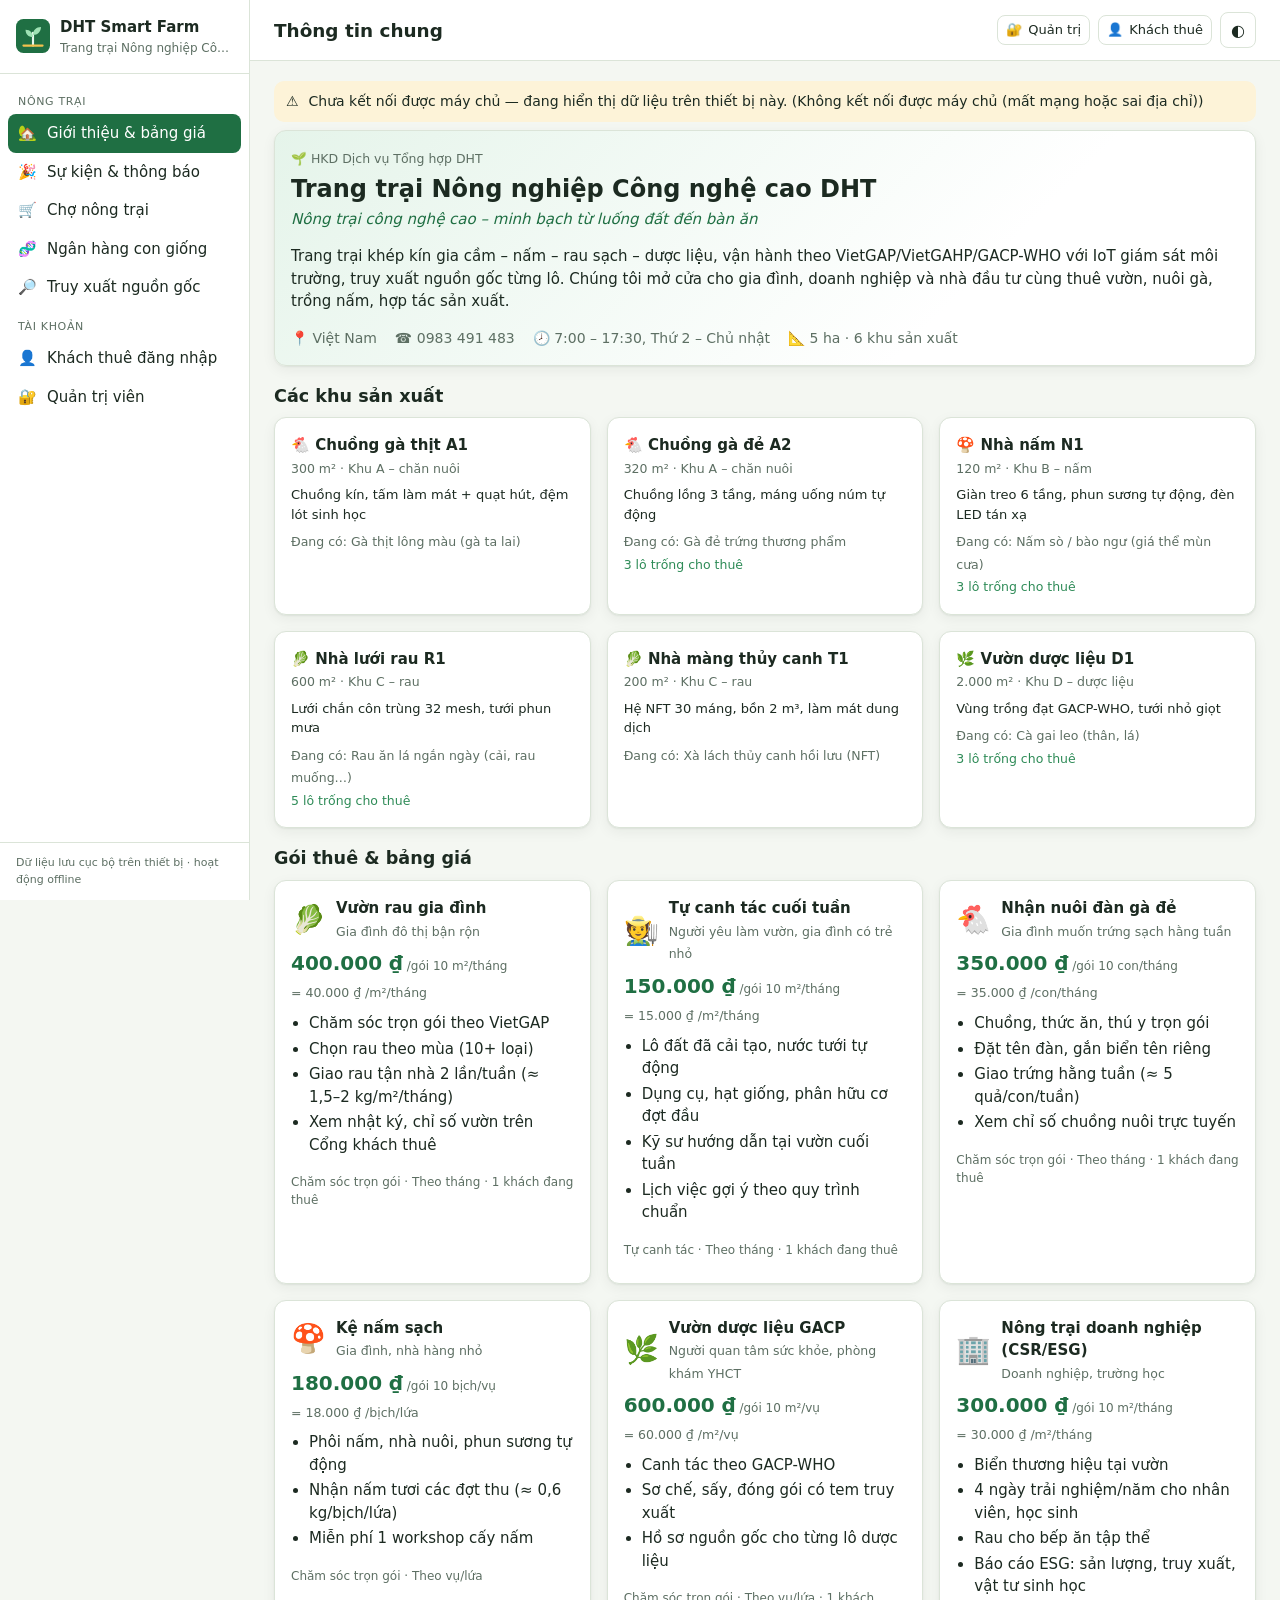
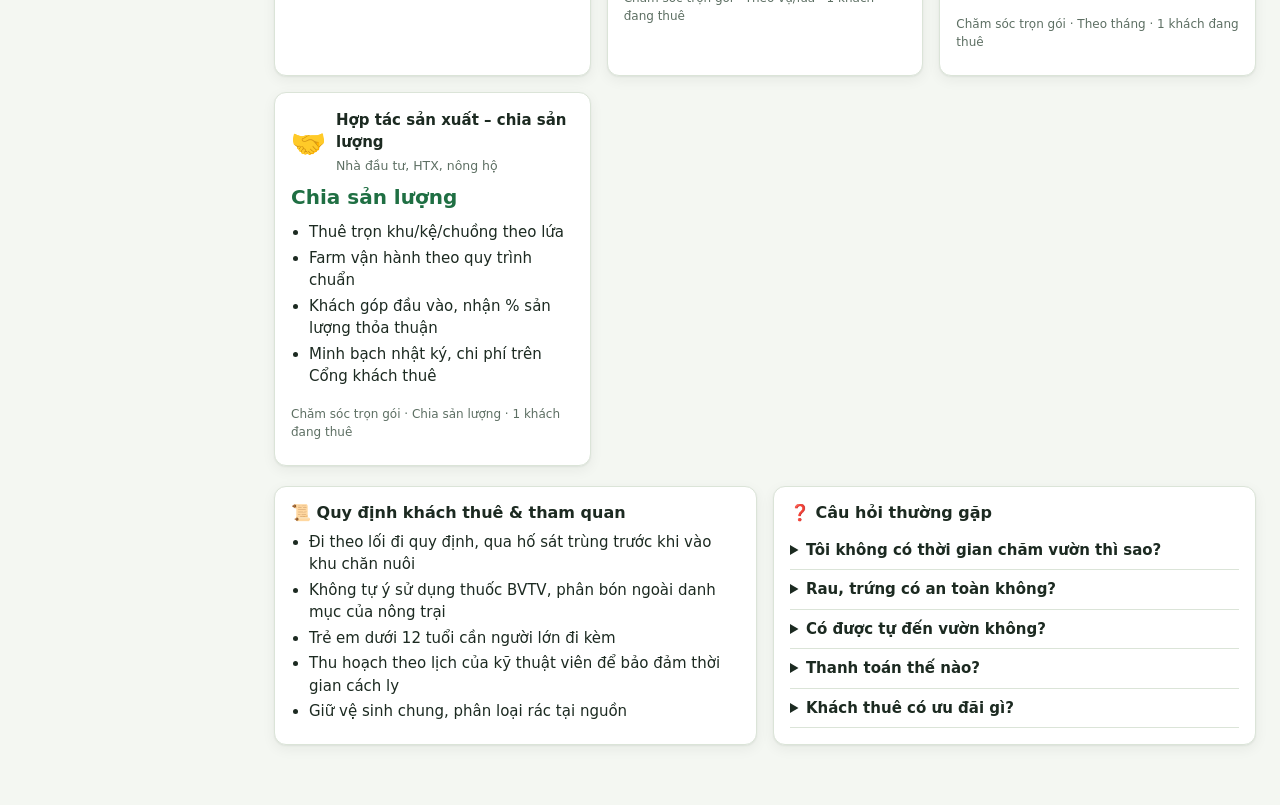
==== commit bea0ad40: "Quản trị bảo mật, Ngân hàng con giống, đồng bộ máy chủ Supabase - Phân quyền 3 vai trò: khách công k" ====
--- a/nong-trai/index.html
+++ b/nong-trai/index.html
@@ -49,5 +49,8 @@
 <script src="app.js"></script>
 <script src="qr.js"></script>
 <script src="rent.js"></script>
+<script src="seeds.js"></script>
+<script src="cloud.js"></script>
+<script src="admin.js"></script>
 </body>
 </html>
--- a/nong-trai/app.css
+++ b/nong-trai/app.css
@@ -400,3 +400,11 @@
   body.print-modal .modal-box { box-shadow: none; max-width: none; }
   body.print-modal .modal-head .icon-btn, body.print-modal .no-print, body.print-modal .verify { display: none !important; }
 }
+
+/* ---- Chế độ công khai / quản trị / máy chủ ---- */
+body.public .admin-only, body.public .sim { display: none !important; }
+.setup pre { white-space: pre-wrap; word-break: break-word; background: var(--surface-2, #f3f5f2); padding: 8px; border-radius: 8px; font-size: 12px; max-height: 320px; overflow: auto; }
+#cloudChip, #adminBtn { white-space: nowrap; }
+#cloudChip.ok { color: #1b7f3b; }
+#cloudChip.err { color: #b3261e; }
+#cloudChip[hidden], #adminBtn[hidden] { display: none !important; }
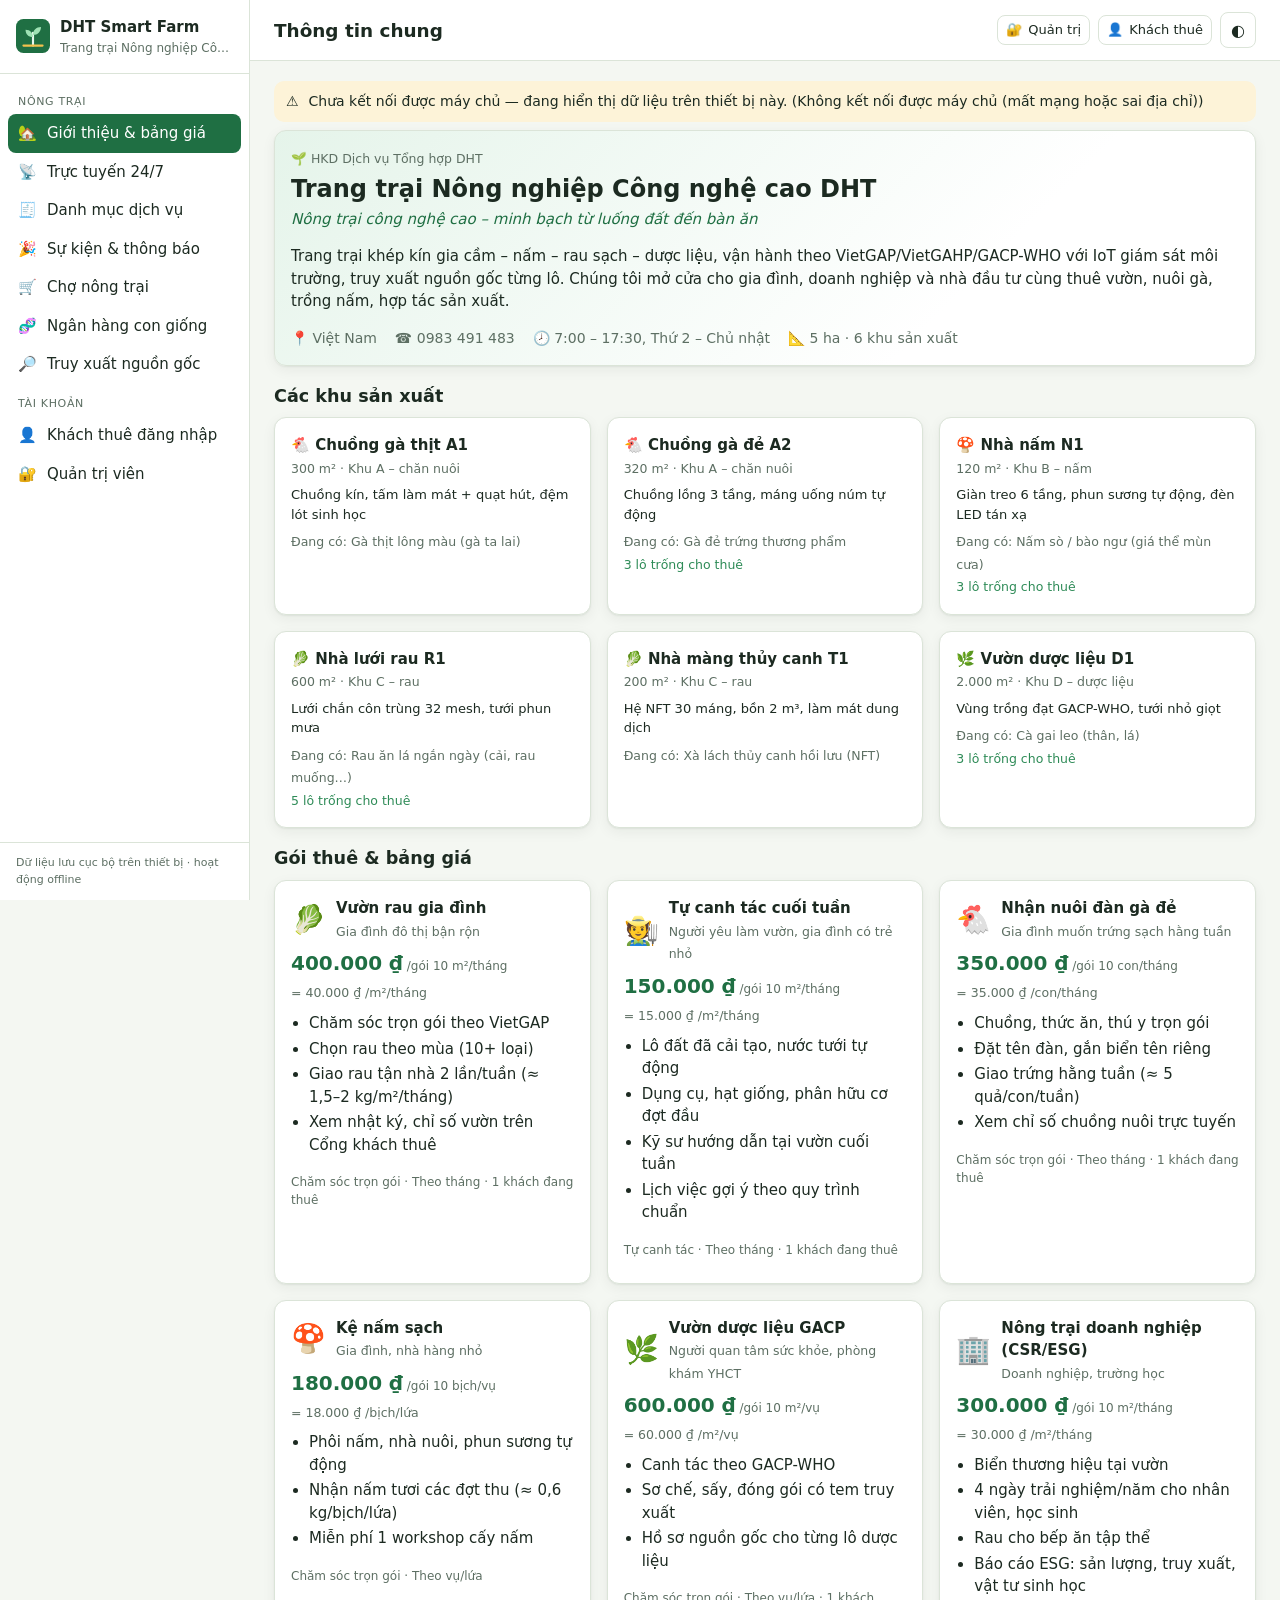
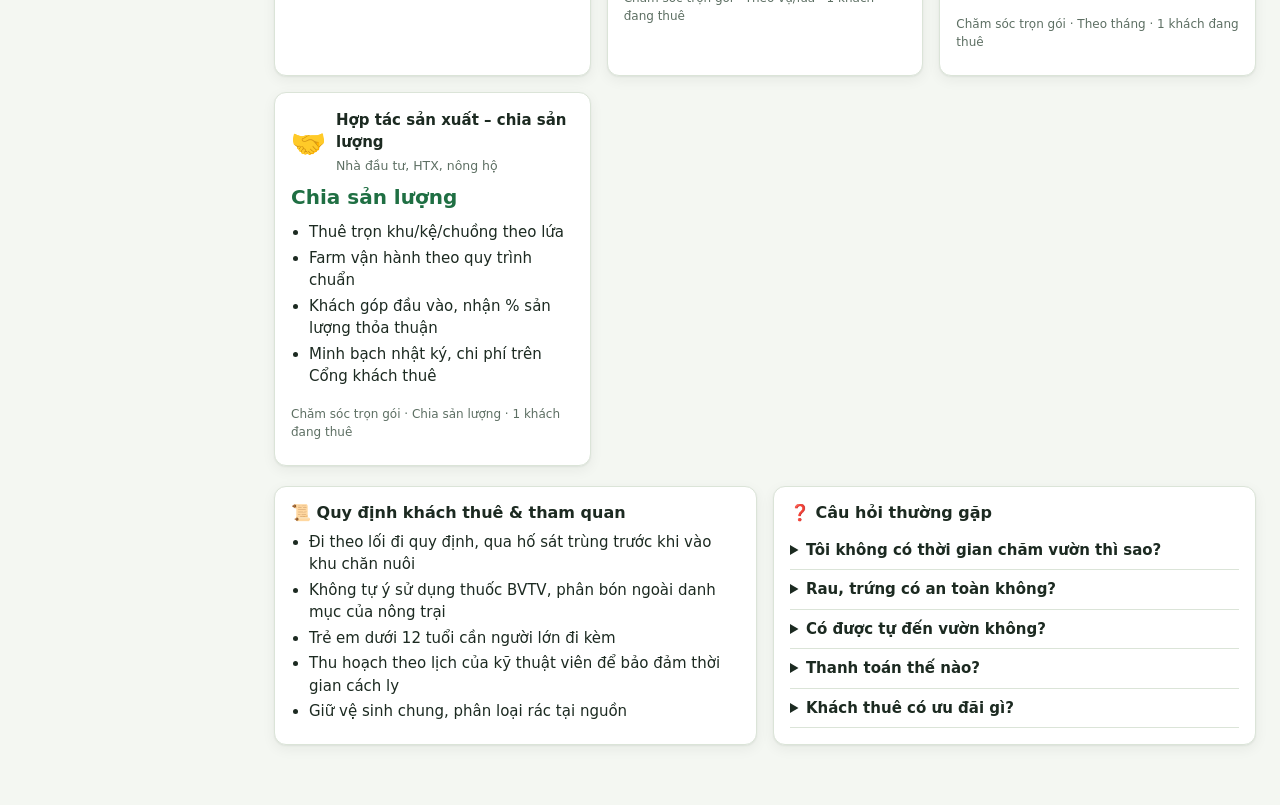
==== commit 8f9d8079: "Cổng trực tuyến 24/7, cổng tự động hóa chăm sóc, danh mục dịch vụ - Trực tuyến 24/7 (#/live): camera" ====
--- a/nong-trai/index.html
+++ b/nong-trai/index.html
@@ -50,6 +50,7 @@
 <script src="qr.js"></script>
 <script src="rent.js"></script>
 <script src="seeds.js"></script>
+<script src="live.js"></script>
 <script src="cloud.js"></script>
 <script src="admin.js"></script>
 </body>
--- a/nong-trai/app.css
+++ b/nong-trai/app.css
@@ -167,7 +167,7 @@
 .device .ic { font-size: 22px; }
 .device .grow { flex: 1; min-width: 0; }
 .device.on { border-color: var(--primary); background: var(--ok-bg); }
-.switch { position: relative; width: 42px; height: 24px; flex-shrink: 0; }
+.switch { display: inline-block; position: relative; width: 42px; height: 24px; flex-shrink: 0; }
 .switch input { opacity: 0; width: 0; height: 0; }
 .switch span { position: absolute; inset: 0; background: var(--border); border-radius: 20px; cursor: pointer; transition: .2s; }
 .switch span::before { content: ""; position: absolute; width: 18px; height: 18px; left: 3px; top: 3px; background: #fff; border-radius: 50%; transition: .2s; }
@@ -408,3 +408,53 @@
 #cloudChip.ok { color: #1b7f3b; }
 #cloudChip.err { color: #b3261e; }
 #cloudChip[hidden], #adminBtn[hidden] { display: none !important; }
+
+/* ---- Trực tuyến 24/7 ---- */
+.chips { display: flex; gap: 4px; flex-wrap: wrap; margin-top: 4px; }
+.live-hero { align-items: center; }
+.live-clock { display: grid; justify-items: center; gap: 2px; padding: 10px 16px; border-radius: 12px; background: var(--surface); border: 1px solid var(--border); }
+.live-clock b { font-size: 28px; font-variant-numeric: tabular-nums; }
+.live-clock .dot { width: 10px; height: 10px; border-radius: 50%; background: #e53935; animation: livePulse 1.4s infinite; }
+@keyframes livePulse { 50% { opacity: .25; } }
+.cams { display: grid; grid-template-columns: repeat(auto-fill, minmax(300px, 1fr)); gap: 12px; margin-top: 12px; }
+.cam { position: relative; aspect-ratio: 16 / 9; border-radius: 12px; overflow: hidden; background: #111; color: #fff; }
+.cam.big { aspect-ratio: 16 / 9; margin-bottom: 12px; }
+.cam-view, .cam-view > * { position: absolute; inset: 0; width: 100%; height: 100%; border: 0; object-fit: cover; display: block; }
+.cam-ov { position: absolute; inset: 0; display: flex; flex-direction: column; justify-content: space-between; pointer-events: none; }
+.cam-top { display: flex; justify-content: space-between; padding: 8px; font-size: 12px; font-variant-numeric: tabular-nums; }
+.cam-top > span { background: #000a; padding: 2px 8px; border-radius: 6px; }
+.cam-live { color: #ff5252; font-weight: 700; }
+.cam-live.is-sim { color: #ffd54f; }
+.cam-bot { padding: 22px 10px 8px; background: linear-gradient(transparent, #000d 38%); text-shadow: 0 1px 2px #000; }
+.cam-bot small { display: block; color: #e6ece8; }
+.cam-bot .chip { background: #ffffff26; color: #fff; }
+.cam-bot .chip.bad { background: #e5393599; }
+.cam-bot .chip.on { background: #2e7d3299; }
+.cam-zoom { position: absolute; right: 8px; top: 36px; background: #000a; color: #fff; border: 0; border-radius: 6px; padding: 4px 8px; cursor: pointer; }
+.cam-sim.night { filter: grayscale(.8) brightness(.9) contrast(1.15); }
+.cam-walk { animation: camWalk 6s ease-in-out infinite alternate; }
+.cam-sway { animation: camSway 4s ease-in-out infinite alternate; transform-box: fill-box; transform-origin: bottom center; }
+.cam-drop { animation: camDrop 1.2s linear infinite; }
+.cam-spin { animation: camSpin 1s linear infinite; transform-box: fill-box; transform-origin: center; }
+@keyframes camWalk { to { transform: translateX(22px); } }
+@keyframes camSway { from { transform: rotate(-4deg); } to { transform: rotate(4deg); } }
+@keyframes camDrop { from { transform: translateY(0); opacity: .9; } to { transform: translateY(40px); opacity: 0; } }
+@keyframes camSpin { to { transform: rotate(360deg); } }
+@media (prefers-reduced-motion: reduce) { .cam-walk, .cam-sway, .cam-drop, .cam-spin, .live-clock .dot { animation: none; } }
+.envc b { display: block; margin-bottom: 4px; }
+.timeline { display: grid; gap: 2px; }
+.tl { display: flex; gap: 8px; align-items: flex-start; padding: 6px 0; border-bottom: 1px dashed var(--border); font-size: 13px; }
+.tl-t { font-variant-numeric: tabular-nums; color: var(--muted); min-width: 42px; }
+.feed-scroll { max-height: 420px; overflow: auto; }
+.pick.dis { opacity: .5; }
+code.big { font-size: 16px; letter-spacing: 1px; user-select: all; }
+
+/* ---- Danh mục dịch vụ ---- */
+.svcs { display: grid; grid-template-columns: repeat(auto-fill, minmax(280px, 1fr)); gap: 12px; }
+.svc { display: flex; flex-direction: column; gap: 6px; }
+.svc p { margin: 0; font-size: 13px; }
+.svc-h { display: flex; gap: 10px; align-items: center; }
+.svc-h .pic { font-size: 28px; width: 48px; height: 48px; border-radius: 12px; background: var(--surface-2); display: grid; place-items: center; flex-shrink: 0; }
+.svc-inc { margin: 0; padding-left: 18px; font-size: 13px; color: var(--muted); }
+.svc-f { display: flex; gap: 8px; align-items: center; flex-wrap: wrap; margin-top: auto; padding-top: 6px; border-top: 1px solid var(--border); }
+.svc-f .price { font-size: 18px; }
